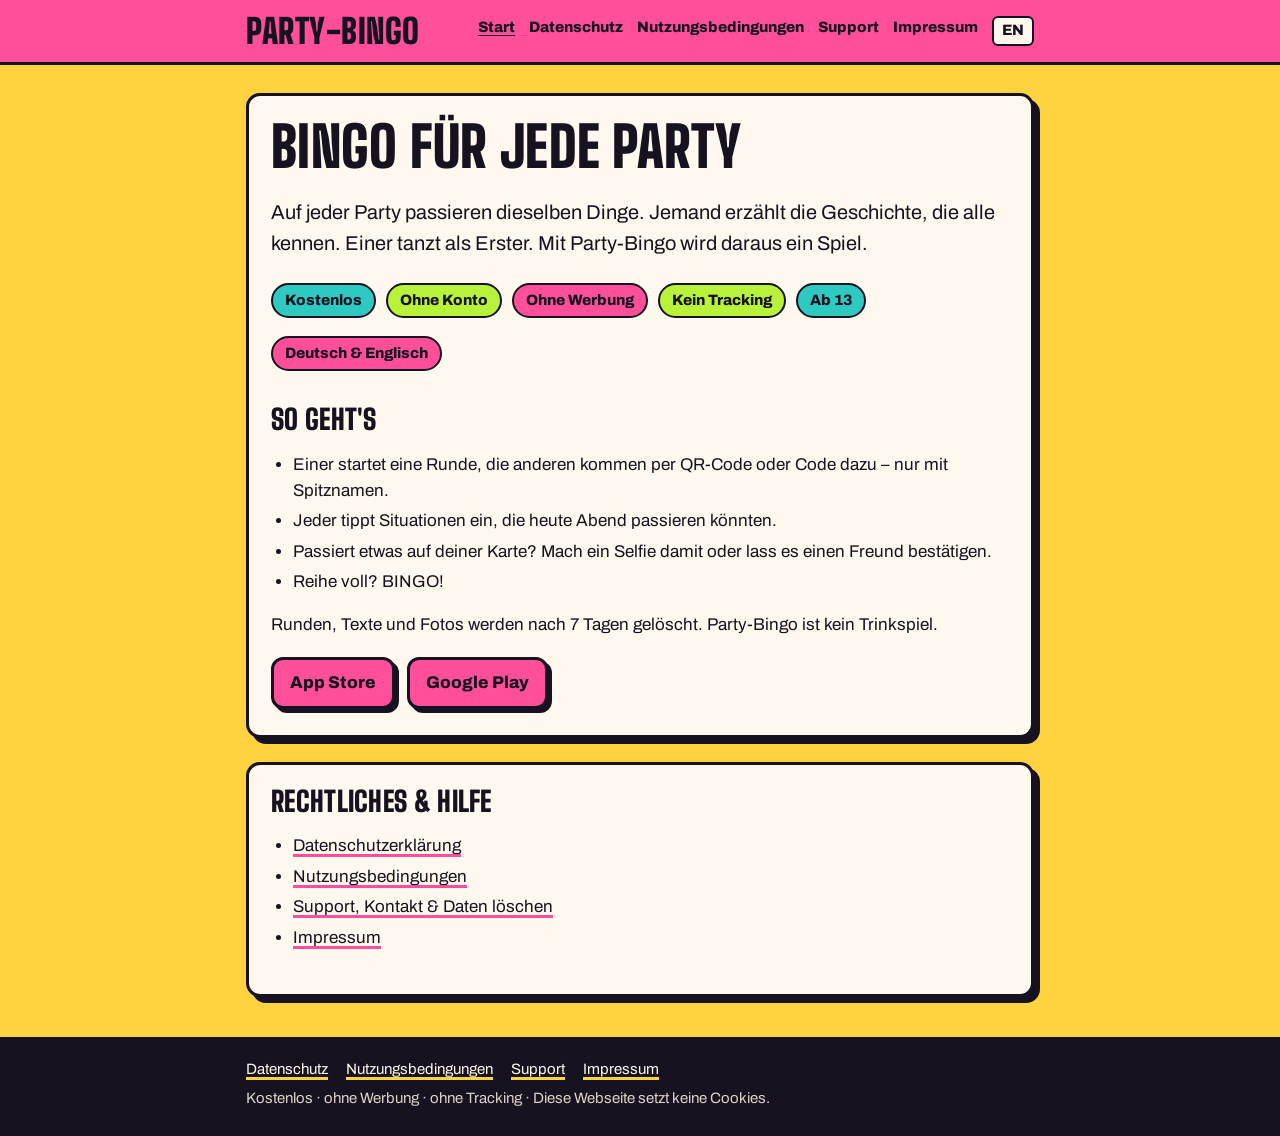
==== index.html @ 75224aec "Add files via upload" ====
<!doctype html>
<html lang="de">
<head>
<meta charset="utf-8">
<meta name="viewport" content="width=device-width, initial-scale=1">
<title>Party-Bingo – Bingo für jede Party</title>
<meta name="description" content="Party-Bingo: kostenloses Partyspiel für iPhone und Android. Ohne Konto, ohne Werbung, ohne Tracking.">
<meta name="robots" content="index, follow">
<link rel="stylesheet" href="style.css">
<link rel="alternate" hreflang="en" href="index-en.html">
</head>
<body>
<header class="top"><div class="top-inner">
<a class="logo" href="index.html">Party-Bingo</a>
<nav aria-label="Hauptmenü"><a href="index.html" aria-current="page">Start</a><a href="datenschutz.html">Datenschutz</a><a href="nutzungsbedingungen.html">Nutzungsbedingungen</a><a href="support.html">Support</a><a href="impressum.html">Impressum</a><a class="lang" href="index-en.html" hreflang="en" title="English version">EN</a></nav>
</div></header>
<main>


<section class="paper hero">
<h1>Bingo für jede Party</h1>
<p class="lead">Auf jeder Party passieren dieselben Dinge. Jemand erzählt die Geschichte, die alle kennen. Einer tanzt als Erster. Mit Party-Bingo wird daraus ein Spiel.</p>
<ul class="stickers"><li>Kostenlos</li><li>Ohne Konto</li><li>Ohne Werbung</li><li>Kein Tracking</li><li>Ab 13</li><li>Deutsch &amp; Englisch</li></ul>
<h2>So geht's</h2>
<ul>
<li>Einer startet eine Runde, die anderen kommen per QR-Code oder Code dazu – nur mit Spitznamen.</li>
<li>Jeder tippt Situationen ein, die heute Abend passieren könnten.</li>
<li>Passiert etwas auf deiner Karte? Mach ein Selfie damit oder lass es einen Freund bestätigen.</li>
<li>Reihe voll? BINGO!</li>
</ul>
<p>Runden, Texte und Fotos werden nach 7 Tagen gelöscht. Party-Bingo ist kein Trinkspiel.</p>
<div class="buttons">
<a class="btn" href="[APP-STORE-LINK]">App Store</a>
<a class="btn" href="[GOOGLE-PLAY-LINK]">Google Play</a>
</div>
</section>
<section class="paper">
<h2 style="margin-top:0">Rechtliches &amp; Hilfe</h2>
<ul>
<li><a href="datenschutz.html">Datenschutzerklärung</a></li>
<li><a href="nutzungsbedingungen.html">Nutzungsbedingungen</a></li>
<li><a href="support.html">Support, Kontakt &amp; Daten löschen</a></li>
<li><a href="impressum.html">Impressum</a></li>
</ul>
</section>

</main>
<footer><div class="foot-inner"><a href="datenschutz.html">Datenschutz</a><a href="nutzungsbedingungen.html">Nutzungsbedingungen</a><a href="support.html">Support</a><a href="impressum.html">Impressum</a><span class="muted" style="color:#DCD3C5">Kostenlos · ohne Werbung · ohne Tracking · Diese Webseite setzt keine Cookies.</span></div></footer>
</body>
</html>
---- style.css ----
/* Party-Bingo – Webseite im Look „Kiez bunt“
   Farben aus app/src/theme/themes.ts (kiezPalette). Schriften lokal (SIL OFL, siehe fonts/). */

@font-face {
  font-family: "Big Shoulders Display";
  src: url("fonts/BigShouldersDisplay_900Black.ttf") format("truetype");
  font-weight: 900;
  font-display: swap;
}
@font-face {
  font-family: "Archivo";
  src: url("fonts/Archivo_400Regular.ttf") format("truetype");
  font-weight: 400;
  font-display: swap;
}
@font-face {
  font-family: "Archivo";
  src: url("fonts/Archivo_800ExtraBold.ttf") format("truetype");
  font-weight: 800;
  font-display: swap;
}

:root {
  --paper: #FFF8EE;
  --paper-pressed: #F3E9DA;
  --ink: #17121F;
  --ink-muted: #6B6375;
  --line: #DCD3C5;
  --yellow: #FFD23F;
  --pink: #FF4F9A;
  --purple: #6C4CF6;
  --turquoise: #2EC9C1;
  --lime: #B8F23A;
}

* { box-sizing: border-box; }

html { -webkit-text-size-adjust: 100%; }

body {
  margin: 0;
  background: var(--yellow);
  color: var(--ink);
  font-family: "Archivo", system-ui, -apple-system, "Segoe UI", Roboto, sans-serif;
  font-size: 17px;
  line-height: 1.55;
}

a { color: var(--ink); text-decoration-color: var(--pink); text-decoration-thickness: 3px; text-underline-offset: 3px; }
a:hover { background: var(--lime); }
a:focus-visible { outline: 3px solid var(--purple); outline-offset: 2px; }

/* Kopfzeile */
.top {
  background: var(--pink);
  border-bottom: 3px solid var(--ink);
}
.top-inner {
  max-width: 820px;
  margin: 0 auto;
  padding: 14px 16px;
  display: flex;
  flex-wrap: wrap;
  gap: 8px 20px;
  align-items: center;
  justify-content: space-between;
}
.logo {
  font-family: "Big Shoulders Display", Impact, "Arial Black", sans-serif;
  font-weight: 900;
  font-size: 34px;
  line-height: 1;
  letter-spacing: 0.5px;
  text-transform: uppercase;
  text-decoration: none;
  color: var(--ink);
}
.logo:hover { background: none; }
nav { display: flex; flex-wrap: wrap; gap: 6px 14px; font-weight: 800; font-size: 15px; }
nav a { text-decoration: none; }
nav a[aria-current="page"] { text-decoration: underline; text-decoration-color: var(--ink); }
.lang {
  border: 2px solid var(--ink);
  background: var(--paper);
  padding: 1px 8px;
  border-radius: 6px;
}

/* Inhalt */
main {
  max-width: 820px;
  margin: 28px auto 40px;
  padding: 0 16px;
}
.paper {
  background: var(--paper);
  border: 3px solid var(--ink);
  border-radius: 14px;
  box-shadow: 6px 6px 0 var(--ink);
  padding: 22px 22px 26px;
  overflow-wrap: anywhere;
}
.paper + .paper { margin-top: 24px; }

h1, h2 {
  font-family: "Big Shoulders Display", Impact, "Arial Black", sans-serif;
  font-weight: 900;
  text-transform: uppercase;
  line-height: 1.05;
  letter-spacing: 0.3px;
}
h1 { font-size: 44px; margin: 0 0 12px; }
h2 { font-size: 28px; margin: 30px 0 8px; }
h3 { font-size: 18px; font-weight: 800; margin: 22px 0 6px; }

.hero h1 { font-size: 56px; }
.lead { font-size: 20px; }

ul { padding-left: 22px; }
li { margin: 4px 0; }

.stickers { display: flex; flex-wrap: wrap; gap: 10px; margin: 18px 0 4px; padding: 0; list-style: none; }
.stickers li {
  border: 2px solid var(--ink);
  border-radius: 999px;
  padding: 4px 12px;
  font-weight: 800;
  font-size: 15px;
  background: var(--turquoise);
}
.stickers li:nth-child(2n) { background: var(--lime); }
.stickers li:nth-child(3n) { background: var(--pink); }

.buttons { display: flex; flex-wrap: wrap; gap: 12px; margin-top: 18px; }
.btn {
  display: inline-block;
  border: 3px solid var(--ink);
  border-radius: 12px;
  box-shadow: 4px 4px 0 var(--ink);
  background: var(--pink);
  padding: 10px 16px;
  font-weight: 800;
  text-decoration: none;
}
.btn.alt { background: var(--paper); }
.btn:hover { background: var(--lime); }

/* Tabellen (Datenschutz) */
.table-wrap { overflow-x: auto; margin: 10px 0; }
table { border-collapse: collapse; width: 100%; font-size: 15px; }
th, td { border: 2px solid var(--ink); padding: 8px 10px; text-align: left; vertical-align: top; }
th { background: var(--paper-pressed); font-weight: 800; }
td:first-child { font-weight: 800; width: 28%; }
table.plain td:first-child { font-weight: 400; width: auto; }

/* Entwurfs- und Prüfhinweise */
.draft {
  background: var(--purple);
  color: var(--paper);
  border: 3px solid var(--ink);
  border-radius: 12px;
  padding: 12px 16px;
  margin-bottom: 22px;
  font-size: 15px;
}
.draft strong { color: var(--yellow); }
.todo {
  background: var(--yellow);
  border: 1px dashed var(--ink);
  border-radius: 4px;
  padding: 0 4px;
  font-weight: 800;
  font-size: 0.92em;
}
.note {
  background: var(--paper-pressed);
  border-left: 6px solid var(--pink);
  padding: 10px 14px;
  margin: 14px 0;
}
.muted { color: var(--ink-muted); font-size: 15px; }

address { font-style: normal; }

/* Fußzeile */
footer {
  border-top: 3px solid var(--ink);
  background: var(--ink);
  color: var(--paper);
}
.foot-inner {
  max-width: 820px;
  margin: 0 auto;
  padding: 18px 16px 26px;
  display: flex;
  flex-wrap: wrap;
  gap: 6px 18px;
  font-size: 15px;
}
footer a { color: var(--paper); text-decoration-color: var(--yellow); }
footer a:hover { background: none; color: var(--yellow); }

@media (max-width: 520px) {
  body { font-size: 16px; }
  h1 { font-size: 36px; }
  .hero h1 { font-size: 44px; }
  h2 { font-size: 24px; }
  .paper { padding: 18px 16px 22px; box-shadow: 4px 4px 0 var(--ink); }
  td:first-child { width: 34%; }
}
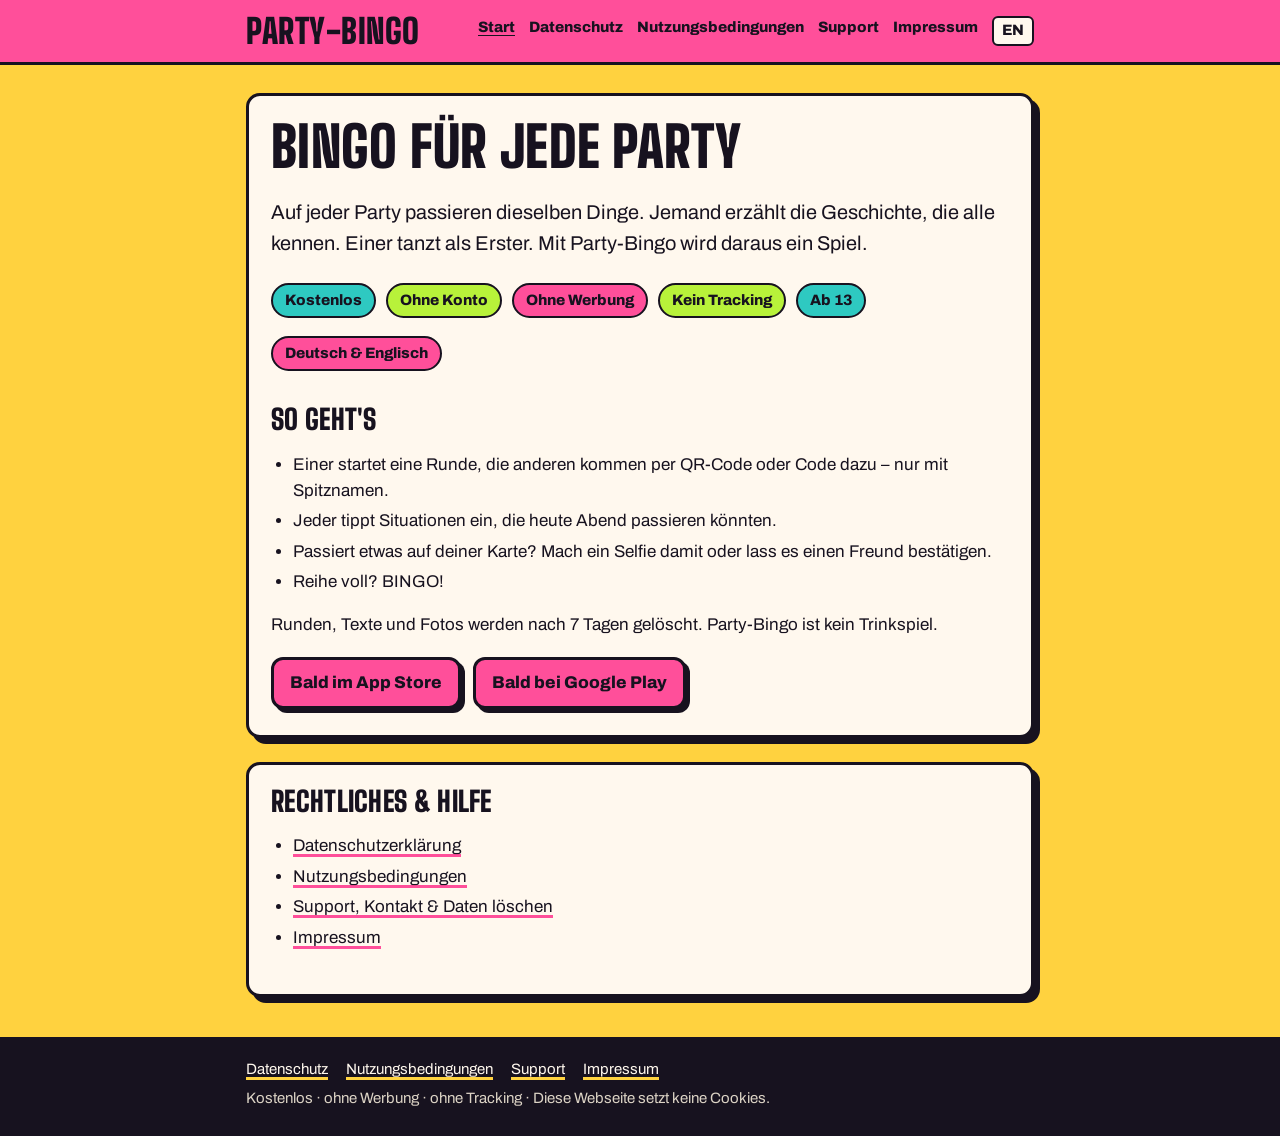
==== commit 8c290446: "Add files via upload" ====
--- a/index.html
+++ b/index.html
@@ -30,8 +30,8 @@
 </ul>
 <p>Runden, Texte und Fotos werden nach 7 Tagen gelöscht. Party-Bingo ist kein Trinkspiel.</p>
 <div class="buttons">
-<a class="btn" href="[APP-STORE-LINK]">App Store</a>
-<a class="btn" href="[GOOGLE-PLAY-LINK]">Google Play</a>
+<span class="btn">Bald im App Store</span>
+<span class="btn">Bald bei Google Play</span>
 </div>
 </section>
 <section class="paper">
